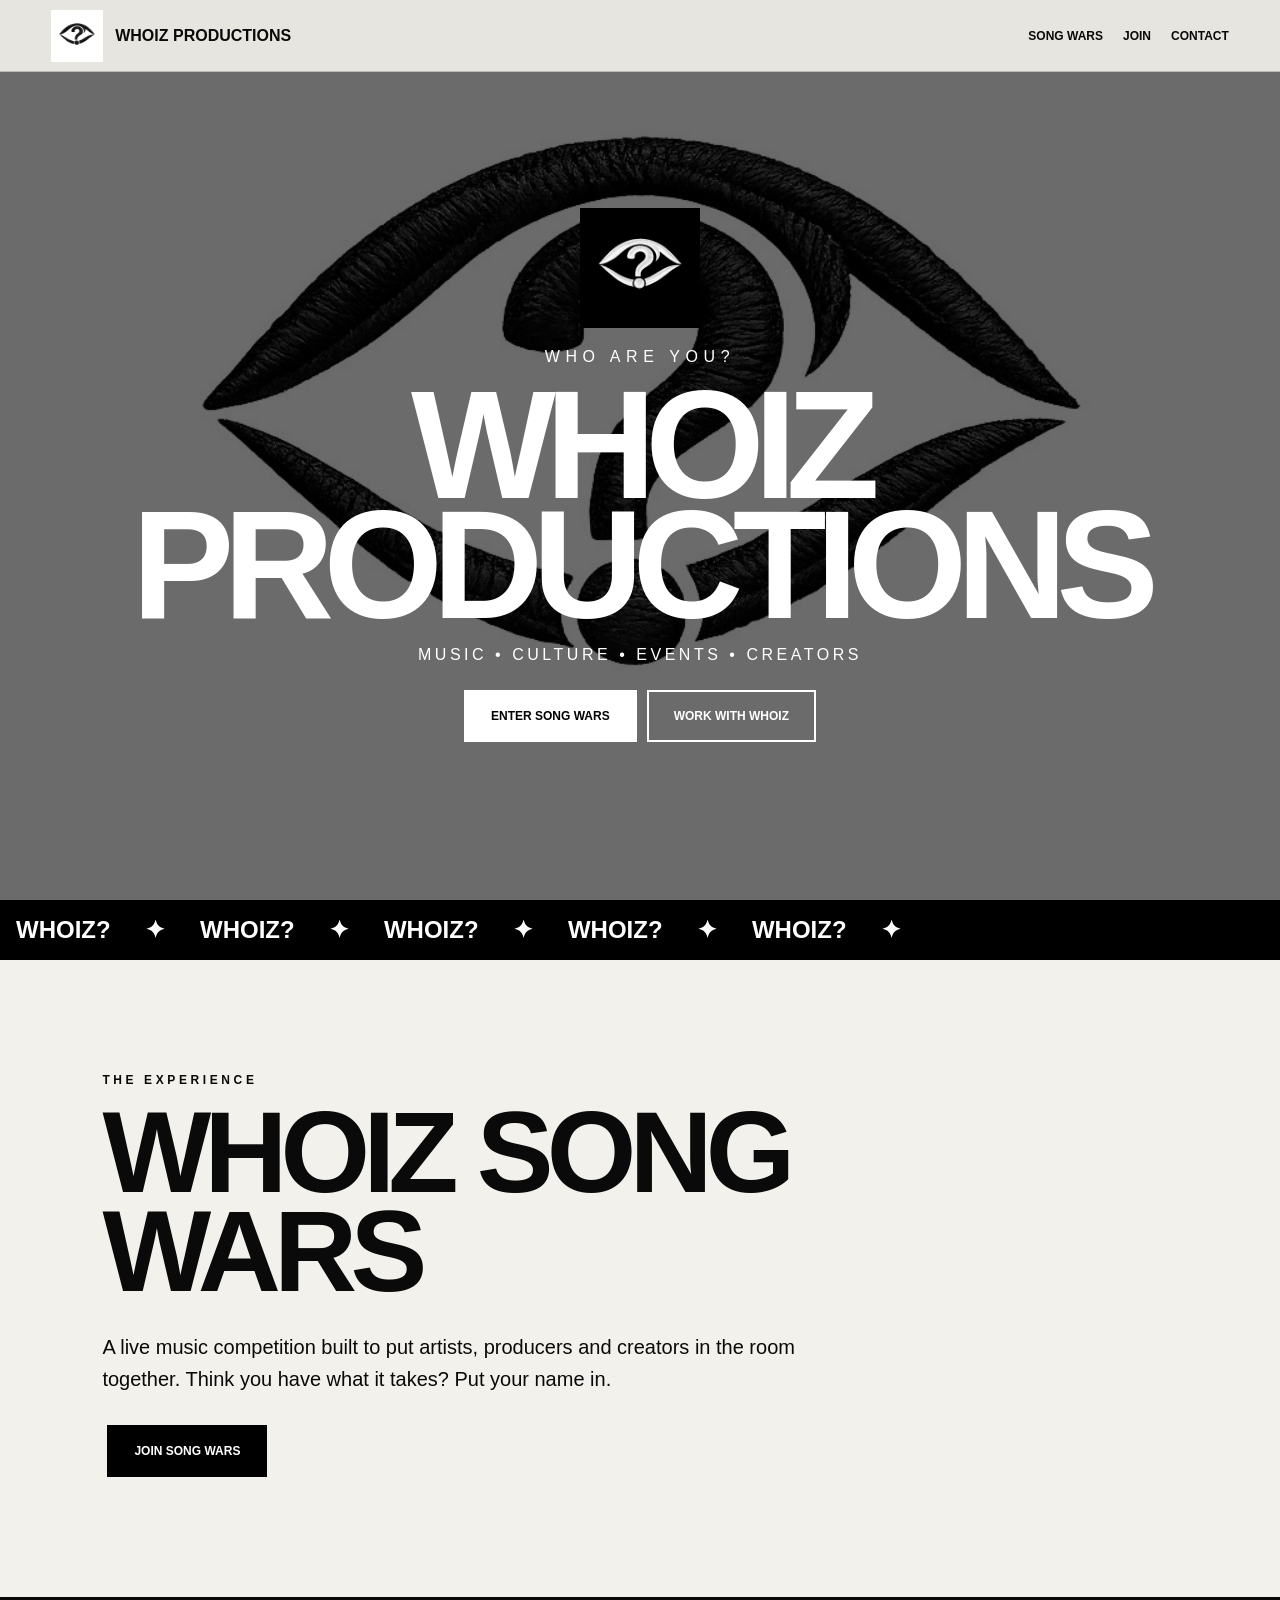
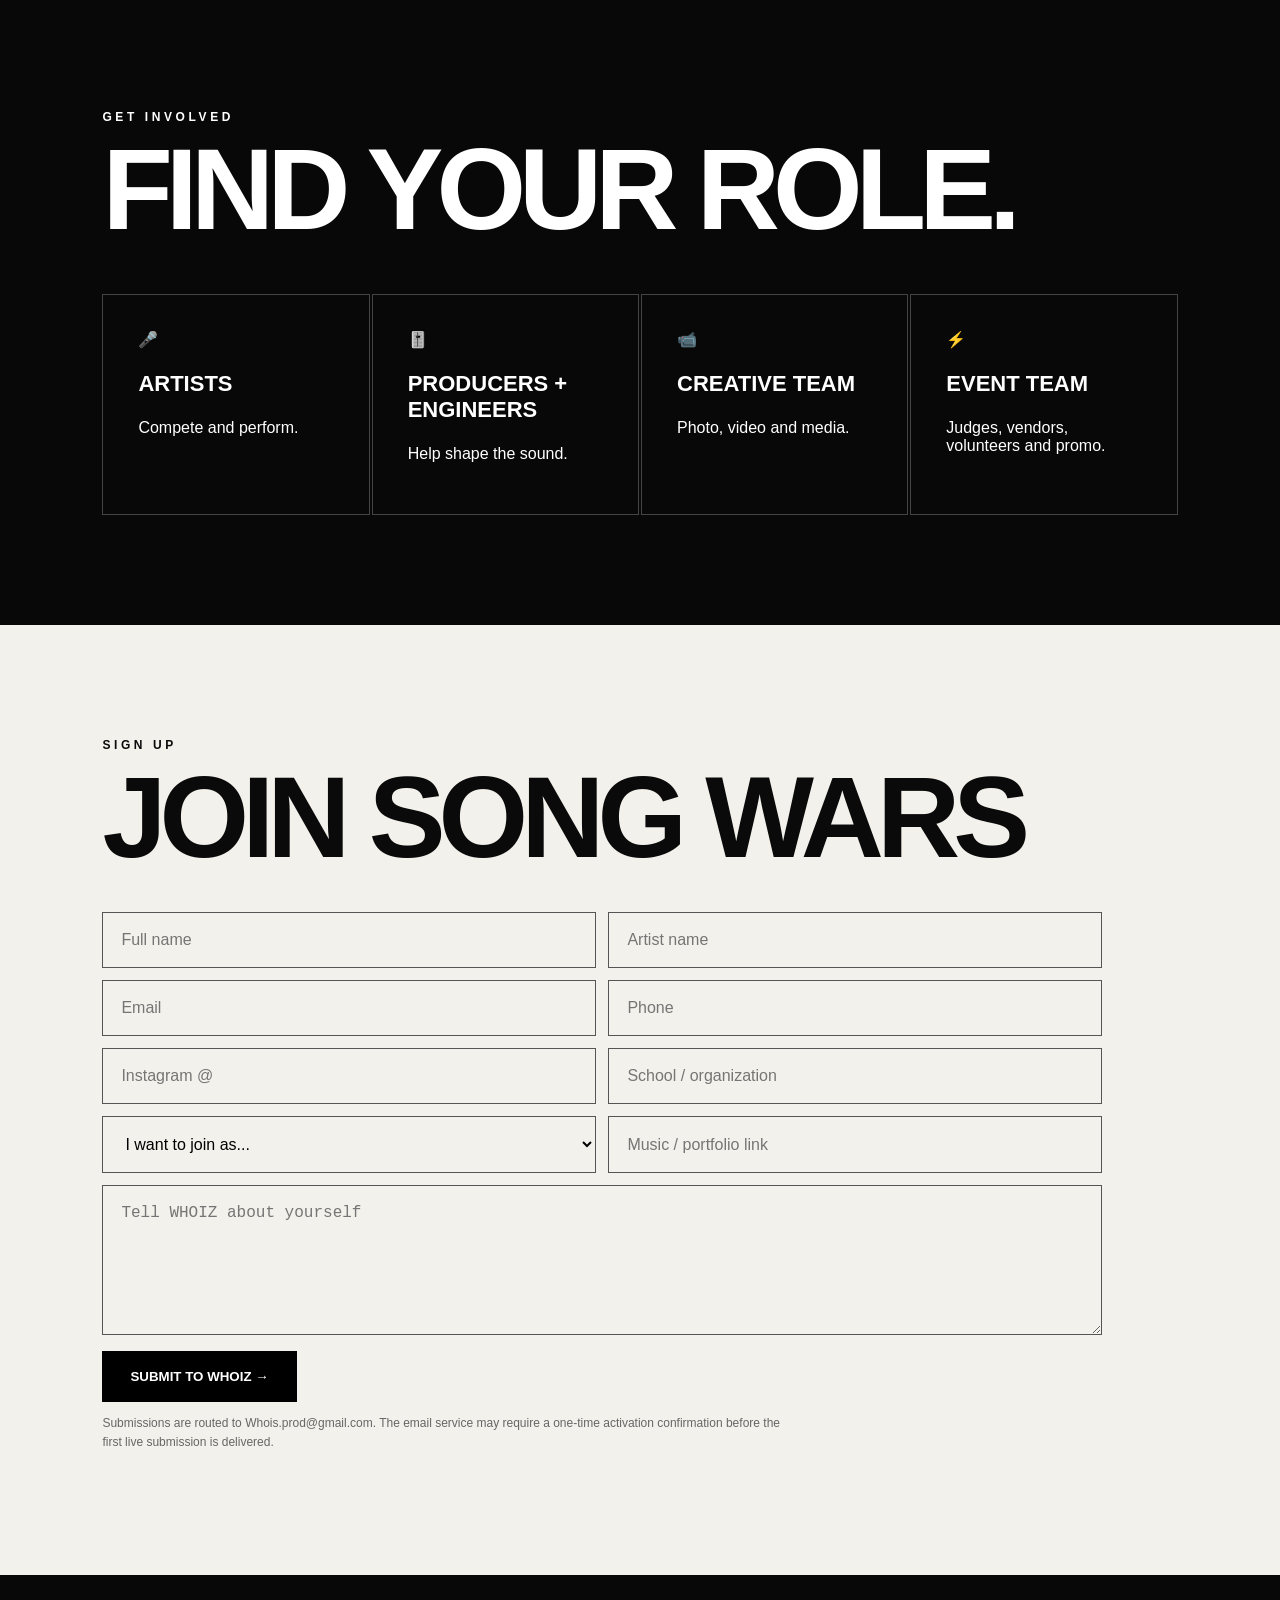
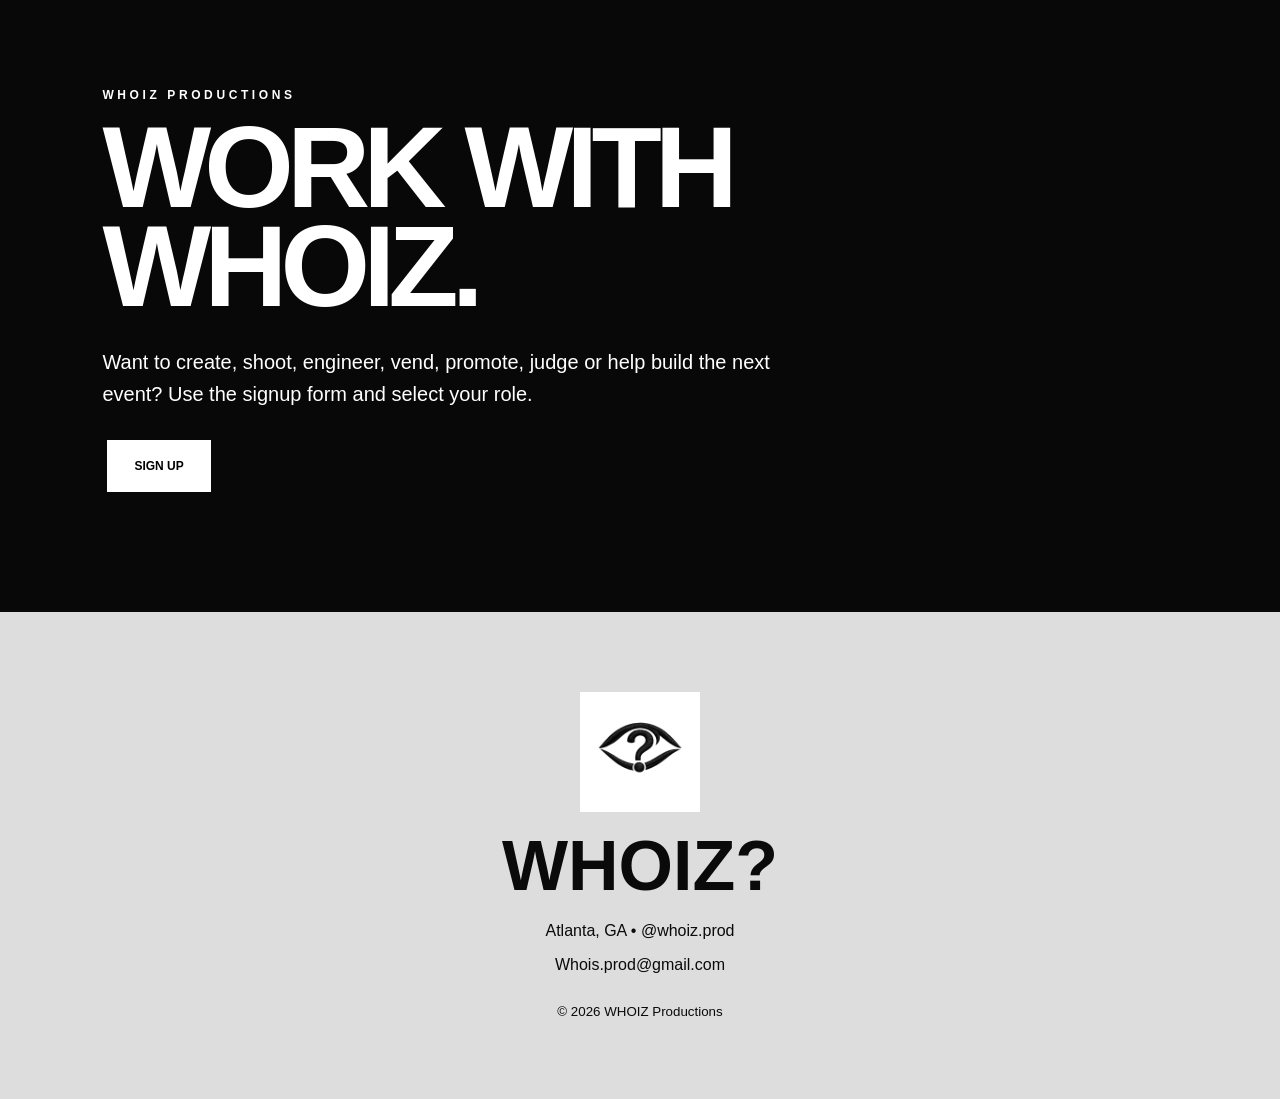
==== index.html @ 508ecdf6 "Add files via upload" ====
<!doctype html><html><head><meta charset='utf-8'><meta name='viewport' content='width=device-width,initial-scale=1'><title>WHOIZ Productions</title><link rel='stylesheet' href='style.css'></head><body>
<nav><img src='whoiz-logo.jpg' alt='WHOIZ'><b>WHOIZ PRODUCTIONS</b><div><a href='#songwars'>SONG WARS</a><a href='#join'>JOIN</a><a href='#contact'>CONTACT</a></div></nav>
<header class='hero'><video autoplay muted loop playsinline poster='whoiz-logo.jpg'><source src='hero.mp4' type='video/mp4'></video><div class='shade'></div><div class='heroText'><img src='whoiz-logo.jpg' alt='WHOIZ logo'><p>WHO ARE YOU?</p><h1>WHOIZ<br>PRODUCTIONS</h1><p class='sub'>MUSIC • CULTURE • EVENTS • CREATORS</p><a class='btn' href='#songwars'>ENTER SONG WARS</a><a class='btn ghost' href='#join'>WORK WITH WHOIZ</a></div></header>
<section class='marquee'>WHOIZ? ✦ WHOIZ? ✦ WHOIZ? ✦ WHOIZ? ✦ WHOIZ? ✦</section>
<section id='songwars'><span class='eyebrow'>THE EXPERIENCE</span><h2>WHOIZ SONG WARS</h2><p>A live music competition built to put artists, producers and creators in the room together. Think you have what it takes? Put your name in.</p><a class='btn dark' href='#contestant'>JOIN SONG WARS</a></section>
<section class='black'><span class='eyebrow'>GET INVOLVED</span><h2>FIND YOUR ROLE.</h2><div class='cards'><div>🎤<h3>ARTISTS</h3><p>Compete and perform.</p></div><div>🎚️<h3>PRODUCERS + ENGINEERS</h3><p>Help shape the sound.</p></div><div>📹<h3>CREATIVE TEAM</h3><p>Photo, video and media.</p></div><div>⚡<h3>EVENT TEAM</h3><p>Judges, vendors, volunteers and promo.</p></div></div></section>
<section id='contestant'><span class='eyebrow'>SIGN UP</span><h2>JOIN SONG WARS</h2><form action='https://formsubmit.co/Whois.prod@gmail.com' method='POST'><input type='hidden' name='_subject' value='NEW WHOIZ SONG WARS SIGNUP'><input type='hidden' name='_captcha' value='false'><div class='grid'><input name='Name' required placeholder='Full name'><input name='Artist Name' placeholder='Artist name'><input type='email' name='Email' required placeholder='Email'><input name='Phone' placeholder='Phone'><input name='Instagram' placeholder='Instagram @'><input name='School' placeholder='School / organization'><select name='Role' required><option value=''>I want to join as...</option><option>Artist / Contestant</option><option>Producer</option><option>Engineer</option><option>Videographer</option><option>Photographer</option><option>Judge</option><option>Vendor</option><option>Volunteer / Staff</option><option>Street Team / Promo</option><option>Other</option></select><input name='Music Link' placeholder='Music / portfolio link'></div><textarea name='Message' placeholder='Tell WHOIZ about yourself'></textarea><button>SUBMIT TO WHOIZ →</button></form><p class='note'>Submissions are routed to Whois.prod@gmail.com. The email service may require a one-time activation confirmation before the first live submission is delivered.</p></section>
<section id='join' class='black'><span class='eyebrow'>WHOIZ PRODUCTIONS</span><h2>WORK WITH WHOIZ.</h2><p>Want to create, shoot, engineer, vend, promote, judge or help build the next event? Use the signup form and select your role.</p><a class='btn' href='#contestant'>SIGN UP</a></section>
<footer id='contact'><img src='whoiz-logo.jpg'><h2>WHOIZ?</h2><p>Atlanta, GA • @whoiz.prod</p><p>Whois.prod@gmail.com</p><small>© 2026 WHOIZ Productions</small></footer></body></html>
---- style.css ----
*{box-sizing:border-box}html{scroll-behavior:smooth}body{margin:0;font-family:Arial,Helvetica,sans-serif;background:#f3f1eb;color:#0a0a0a}nav{height:72px;position:fixed;z-index:20;top:0;width:100%;display:flex;align-items:center;gap:12px;padding:10px 4%;background:rgba(245,243,238,.9);backdrop-filter:blur(8px);border-bottom:1px solid #bbb}nav img{width:52px;height:52px;object-fit:cover}nav div{margin-left:auto;display:flex;gap:20px}a{color:inherit;text-decoration:none;font-weight:800;font-size:12px}.hero{height:100vh;min-height:700px;position:relative;display:grid;place-items:center;overflow:hidden;background:#111}.hero video{position:absolute;width:100%;height:100%;object-fit:cover}.shade{position:absolute;inset:0;background:rgba(0,0,0,.58)}.heroText{z-index:2;text-align:center;color:white;padding:90px 20px 30px}.heroText img{width:120px;filter:invert(1);mix-blend-mode:screen}.hero h1{font-size:clamp(64px,12vw,170px);line-height:.78;letter-spacing:-.07em;margin:20px 0}.heroText>p:first-of-type{letter-spacing:.35em}.sub{letter-spacing:.22em}.btn{display:inline-block;background:#fff;color:#000;padding:17px 25px;margin:10px 5px;border:2px solid #fff}.ghost{background:transparent;color:#fff}.marquee{padding:16px;background:#000;color:#fff;font-size:24px;font-weight:900;word-spacing:28px;overflow:hidden;white-space:nowrap}section:not(.marquee){padding:110px 8%}section h2{font-size:clamp(50px,9vw,120px);letter-spacing:-.06em;line-height:.86;margin:15px 0 30px;max-width:1000px}section>p{font-size:20px;line-height:1.6;max-width:700px}.eyebrow{font-size:12px;letter-spacing:.3em;font-weight:900}.dark{background:#000;color:#fff;border-color:#000}.black{background:#080808;color:#fff}.cards{display:grid;grid-template-columns:repeat(4,1fr);gap:2px;margin-top:55px}.cards div{border:1px solid #444;padding:35px;min-height:210px}.cards h3{font-size:22px}form{max-width:1000px;margin-top:45px}.grid{display:grid;grid-template-columns:1fr 1fr;gap:12px}input,select,textarea{width:100%;padding:18px;background:transparent;border:1px solid #555;font-size:16px;border-radius:0}textarea{height:150px;margin-top:12px}button{padding:18px 28px;margin-top:12px;background:#000;color:#fff;border:0;font-weight:900;cursor:pointer}.note{font-size:12px!important;color:#666}footer{text-align:center;padding:80px 20px;background:#ddd}footer img{width:120px}footer h2{font-size:70px;margin:10px}footer small{display:block;margin-top:30px}@media(max-width:700px){nav b{font-size:12px}nav div a:first-child{display:none}.cards,.grid{grid-template-columns:1fr}.hero h1{font-size:70px}section:not(.marquee){padding:80px 7%}section h2{font-size:55px}}
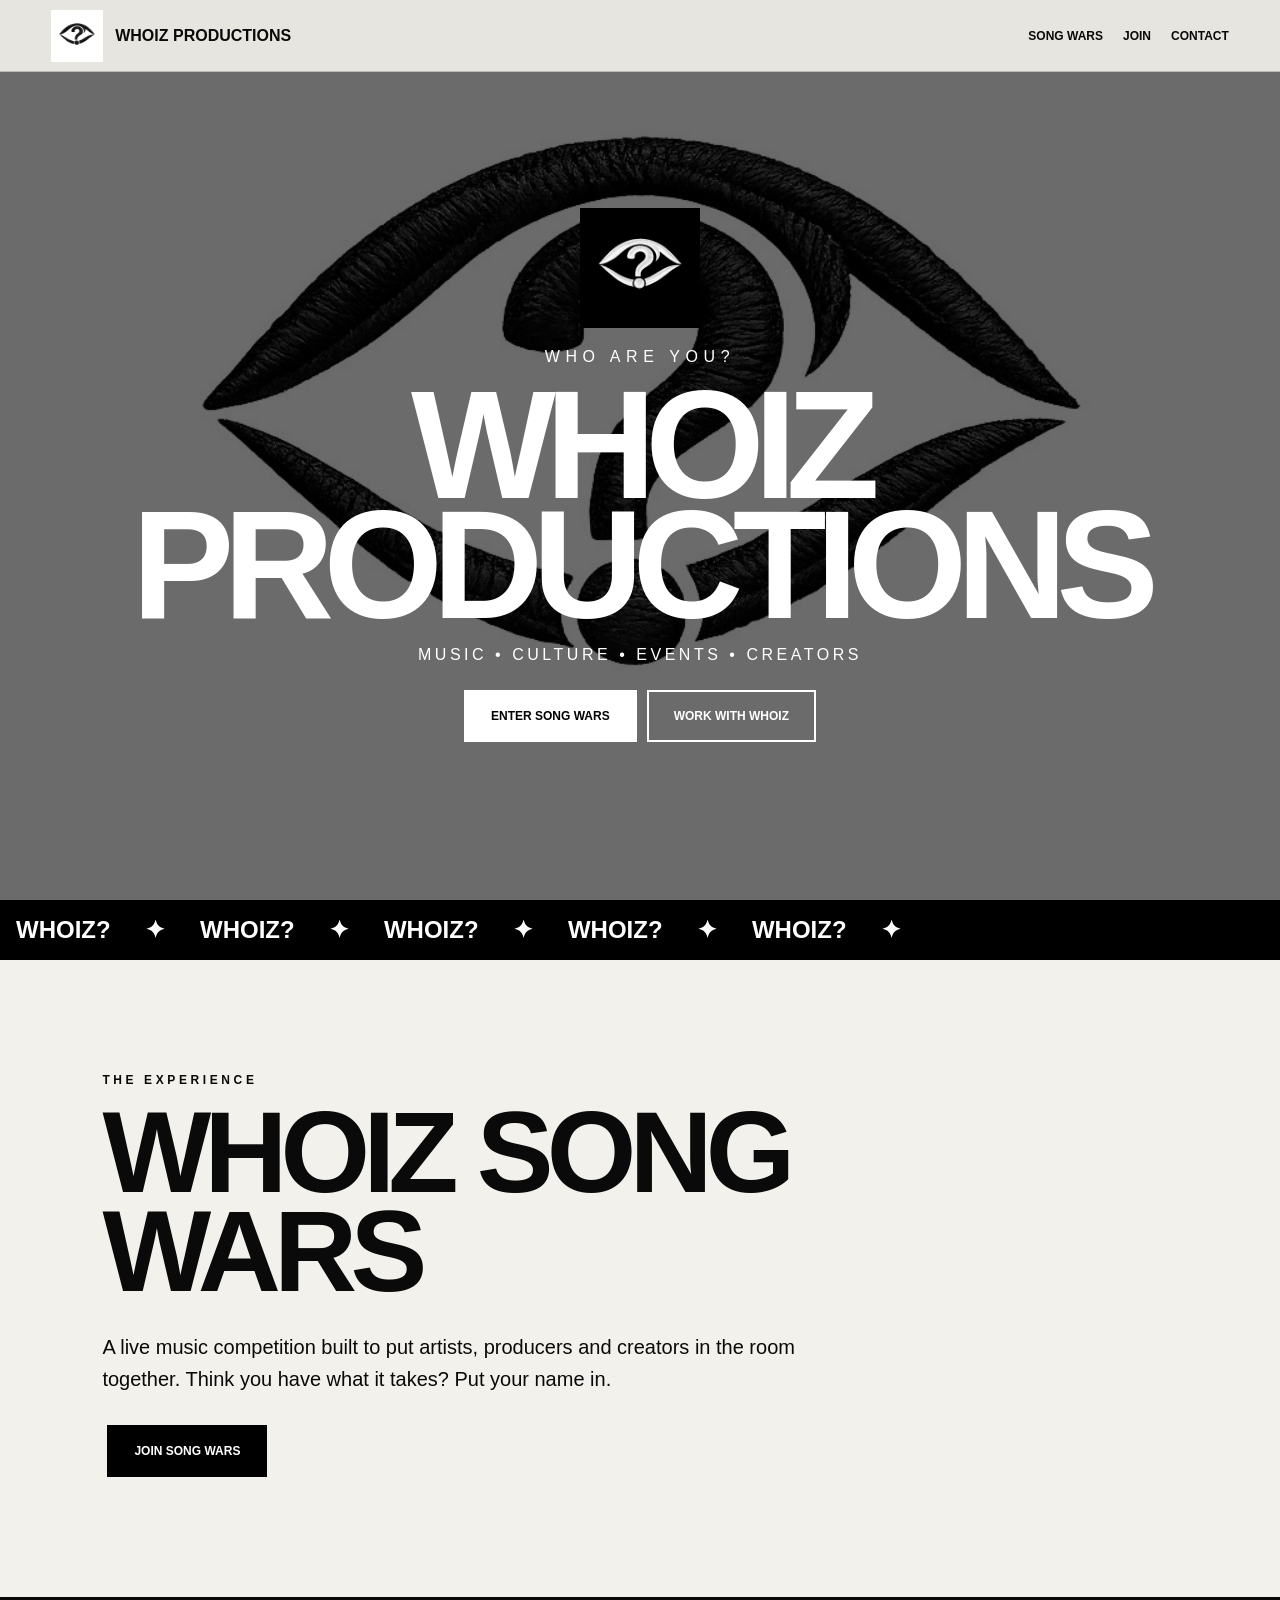
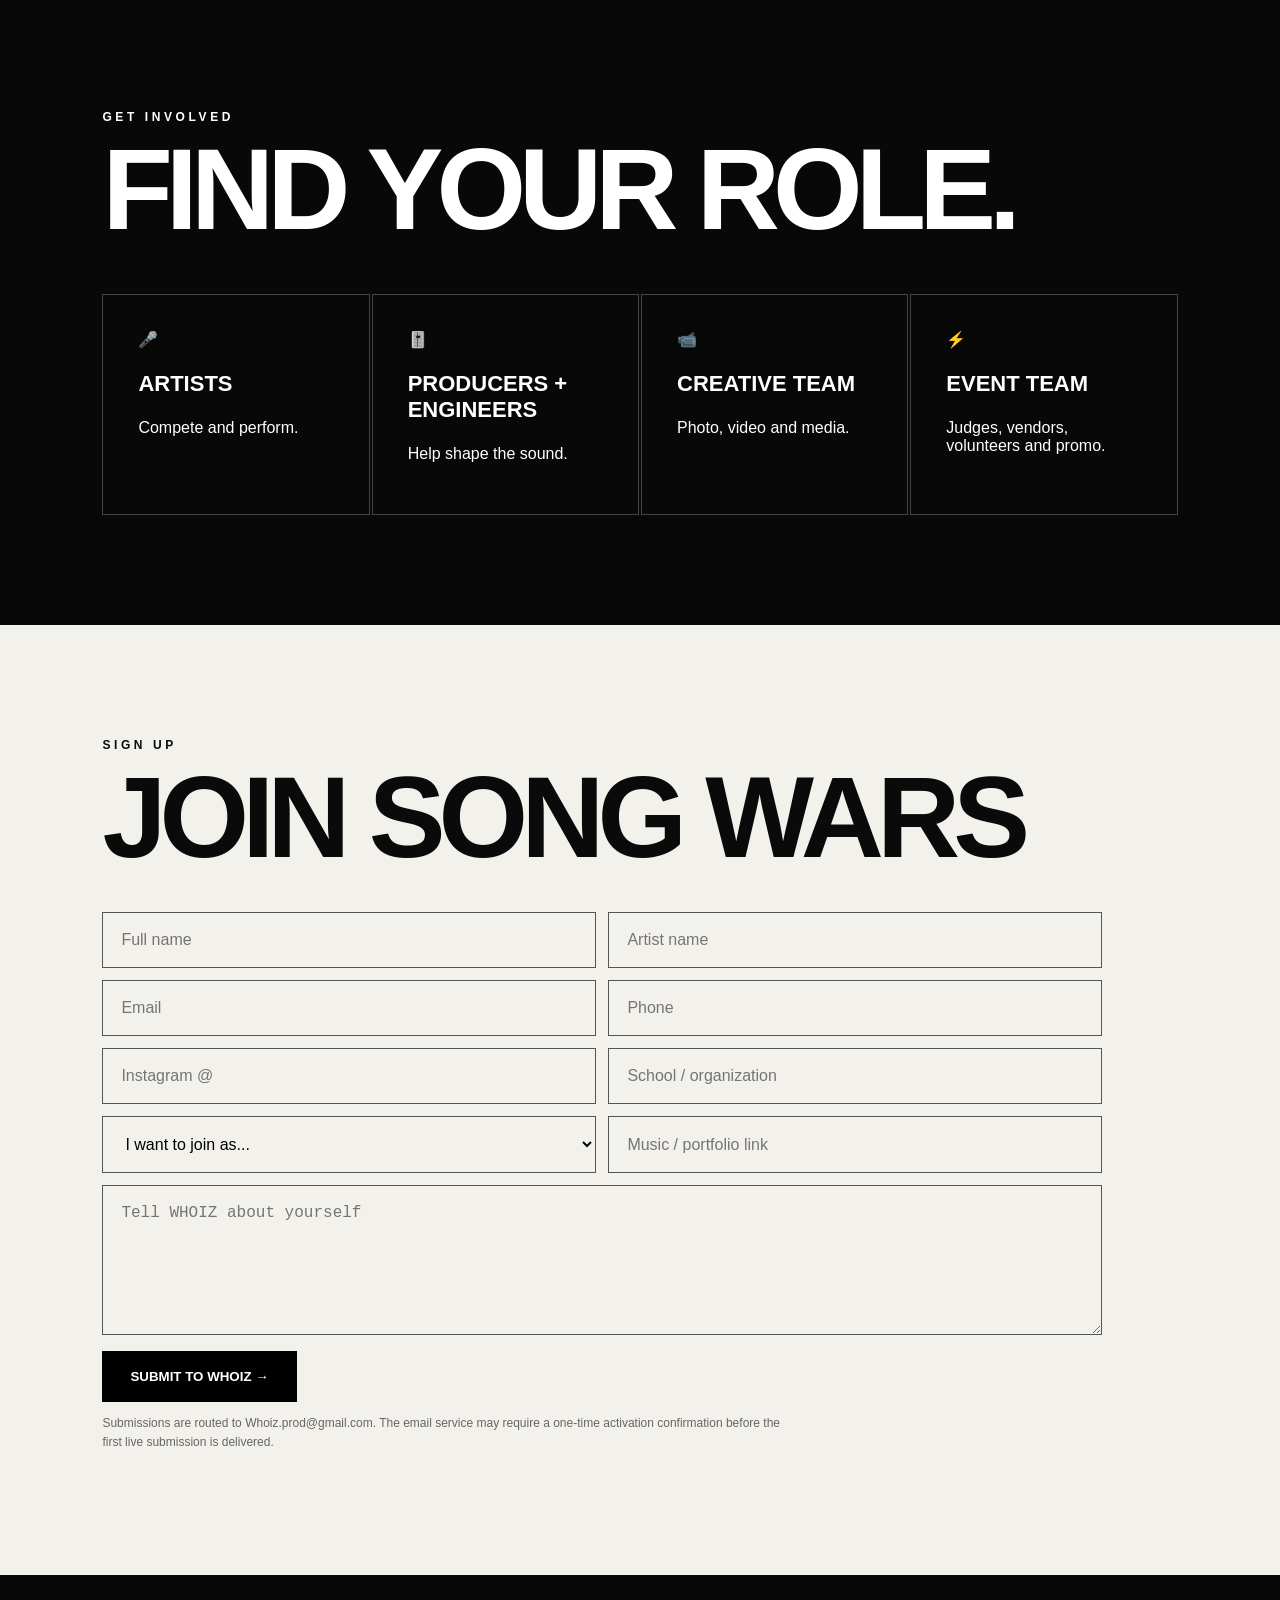
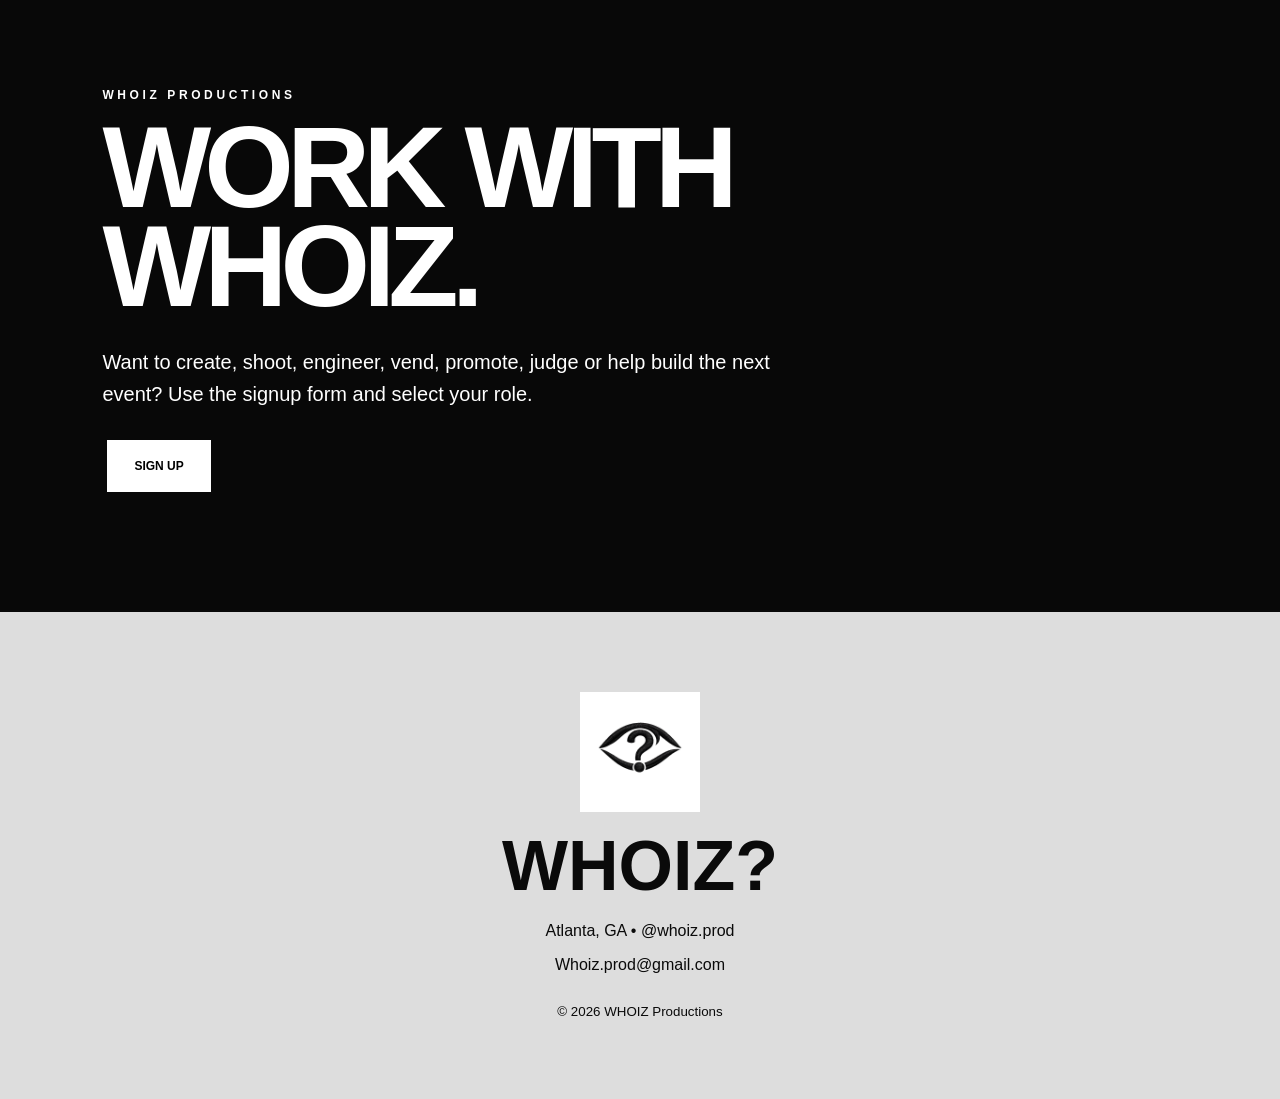
==== commit 5ae0204e: "Add files via upload" ====
--- a/index.html
+++ b/index.html
@@ -4,6 +4,6 @@
 <section class='marquee'>WHOIZ? ✦ WHOIZ? ✦ WHOIZ? ✦ WHOIZ? ✦ WHOIZ? ✦</section>
 <section id='songwars'><span class='eyebrow'>THE EXPERIENCE</span><h2>WHOIZ SONG WARS</h2><p>A live music competition built to put artists, producers and creators in the room together. Think you have what it takes? Put your name in.</p><a class='btn dark' href='#contestant'>JOIN SONG WARS</a></section>
 <section class='black'><span class='eyebrow'>GET INVOLVED</span><h2>FIND YOUR ROLE.</h2><div class='cards'><div>🎤<h3>ARTISTS</h3><p>Compete and perform.</p></div><div>🎚️<h3>PRODUCERS + ENGINEERS</h3><p>Help shape the sound.</p></div><div>📹<h3>CREATIVE TEAM</h3><p>Photo, video and media.</p></div><div>⚡<h3>EVENT TEAM</h3><p>Judges, vendors, volunteers and promo.</p></div></div></section>
-<section id='contestant'><span class='eyebrow'>SIGN UP</span><h2>JOIN SONG WARS</h2><form action='https://formsubmit.co/Whois.prod@gmail.com' method='POST'><input type='hidden' name='_subject' value='NEW WHOIZ SONG WARS SIGNUP'><input type='hidden' name='_captcha' value='false'><div class='grid'><input name='Name' required placeholder='Full name'><input name='Artist Name' placeholder='Artist name'><input type='email' name='Email' required placeholder='Email'><input name='Phone' placeholder='Phone'><input name='Instagram' placeholder='Instagram @'><input name='School' placeholder='School / organization'><select name='Role' required><option value=''>I want to join as...</option><option>Artist / Contestant</option><option>Producer</option><option>Engineer</option><option>Videographer</option><option>Photographer</option><option>Judge</option><option>Vendor</option><option>Volunteer / Staff</option><option>Street Team / Promo</option><option>Other</option></select><input name='Music Link' placeholder='Music / portfolio link'></div><textarea name='Message' placeholder='Tell WHOIZ about yourself'></textarea><button>SUBMIT TO WHOIZ →</button></form><p class='note'>Submissions are routed to Whois.prod@gmail.com. The email service may require a one-time activation confirmation before the first live submission is delivered.</p></section>
+<section id='contestant'><span class='eyebrow'>SIGN UP</span><h2>JOIN SONG WARS</h2><form action='https://formsubmit.co/Whoiz.prod@gmail.com' method='POST'><input type='hidden' name='_subject' value='NEW WHOIZ SONG WARS SIGNUP'><input type='hidden' name='_captcha' value='false'><div class='grid'><input name='Name' required placeholder='Full name'><input name='Artist Name' placeholder='Artist name'><input type='email' name='Email' required placeholder='Email'><input name='Phone' placeholder='Phone'><input name='Instagram' placeholder='Instagram @'><input name='School' placeholder='School / organization'><select name='Role' required><option value=''>I want to join as...</option><option>Artist / Contestant</option><option>Producer</option><option>Engineer</option><option>Videographer</option><option>Photographer</option><option>Judge</option><option>Vendor</option><option>Volunteer / Staff</option><option>Street Team / Promo</option><option>Other</option></select><input name='Music Link' placeholder='Music / portfolio link'></div><textarea name='Message' placeholder='Tell WHOIZ about yourself'></textarea><button>SUBMIT TO WHOIZ →</button></form><p class='note'>Submissions are routed to Whoiz.prod@gmail.com. The email service may require a one-time activation confirmation before the first live submission is delivered.</p></section>
 <section id='join' class='black'><span class='eyebrow'>WHOIZ PRODUCTIONS</span><h2>WORK WITH WHOIZ.</h2><p>Want to create, shoot, engineer, vend, promote, judge or help build the next event? Use the signup form and select your role.</p><a class='btn' href='#contestant'>SIGN UP</a></section>
-<footer id='contact'><img src='whoiz-logo.jpg'><h2>WHOIZ?</h2><p>Atlanta, GA • @whoiz.prod</p><p>Whois.prod@gmail.com</p><small>© 2026 WHOIZ Productions</small></footer></body></html>
+<footer id='contact'><img src='whoiz-logo.jpg'><h2>WHOIZ?</h2><p>Atlanta, GA • @whoiz.prod</p><p>Whoiz.prod@gmail.com</p><small>© 2026 WHOIZ Productions</small></footer></body></html>
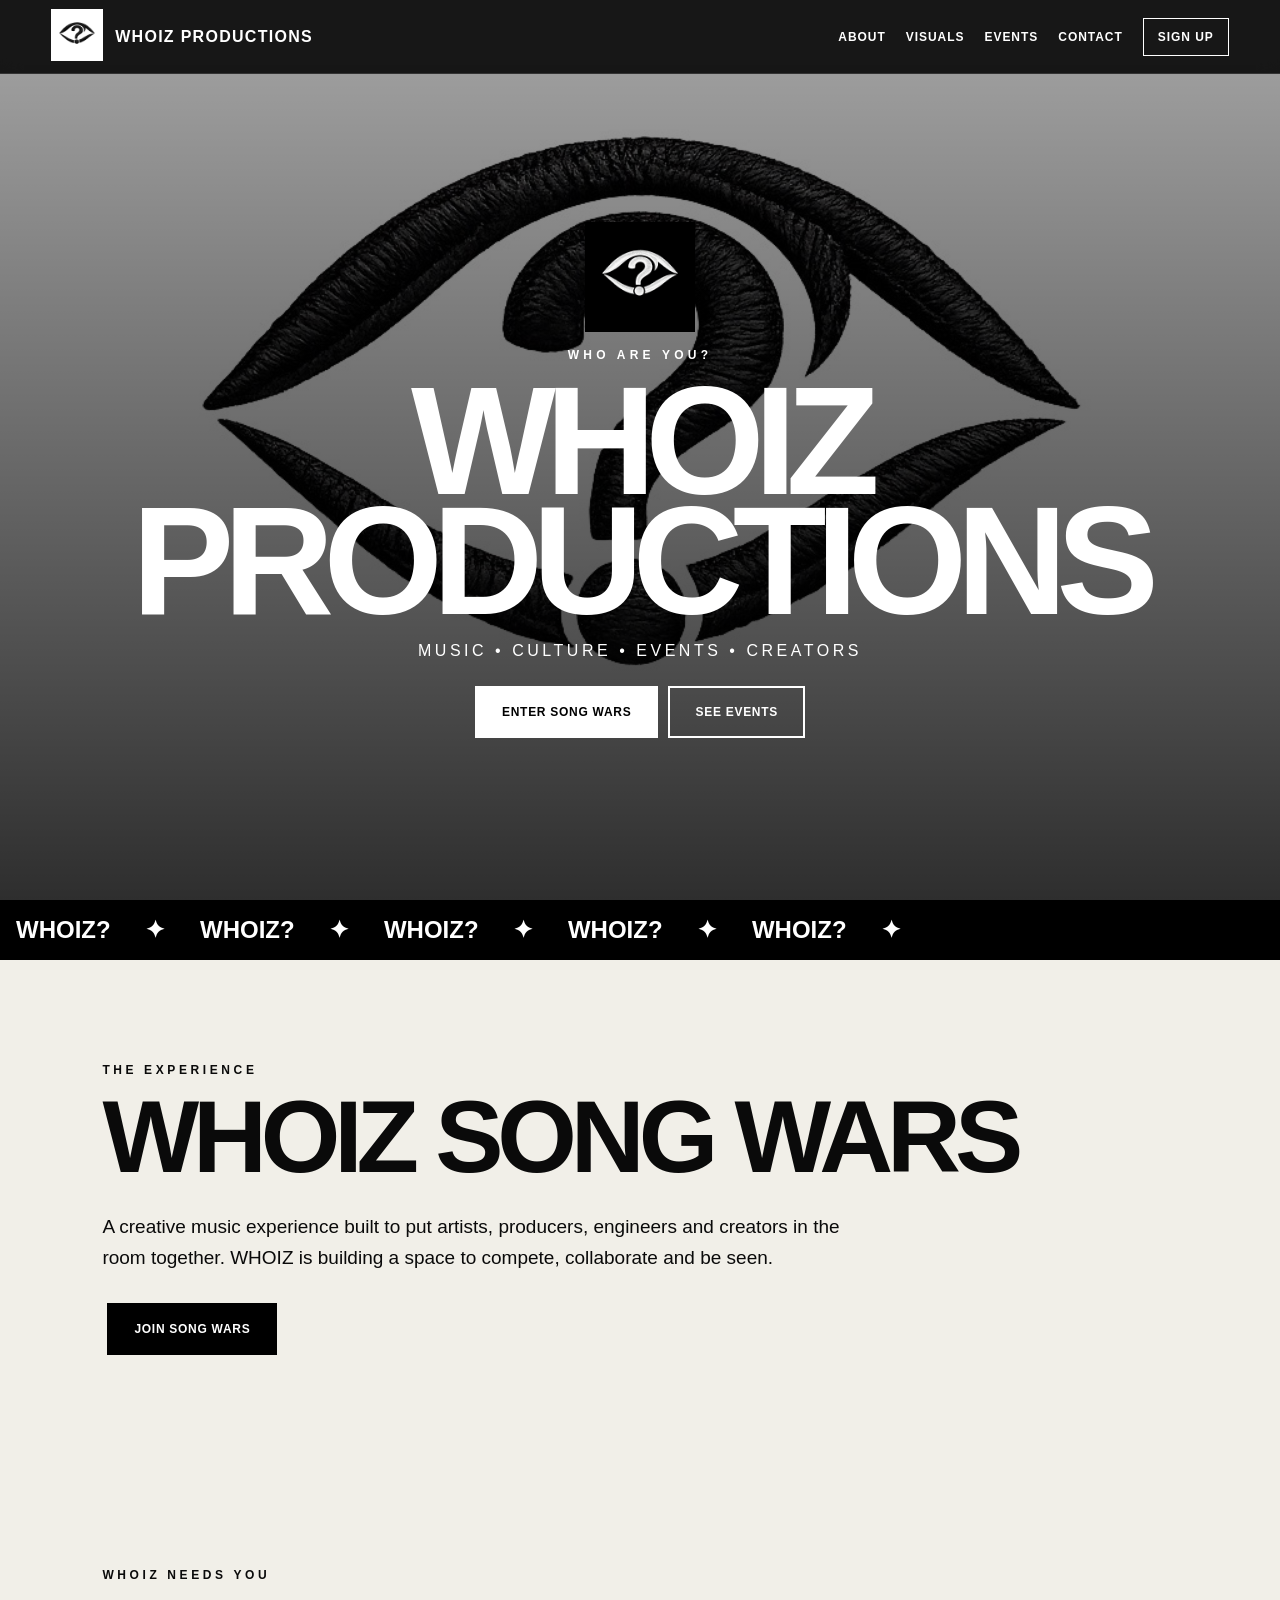
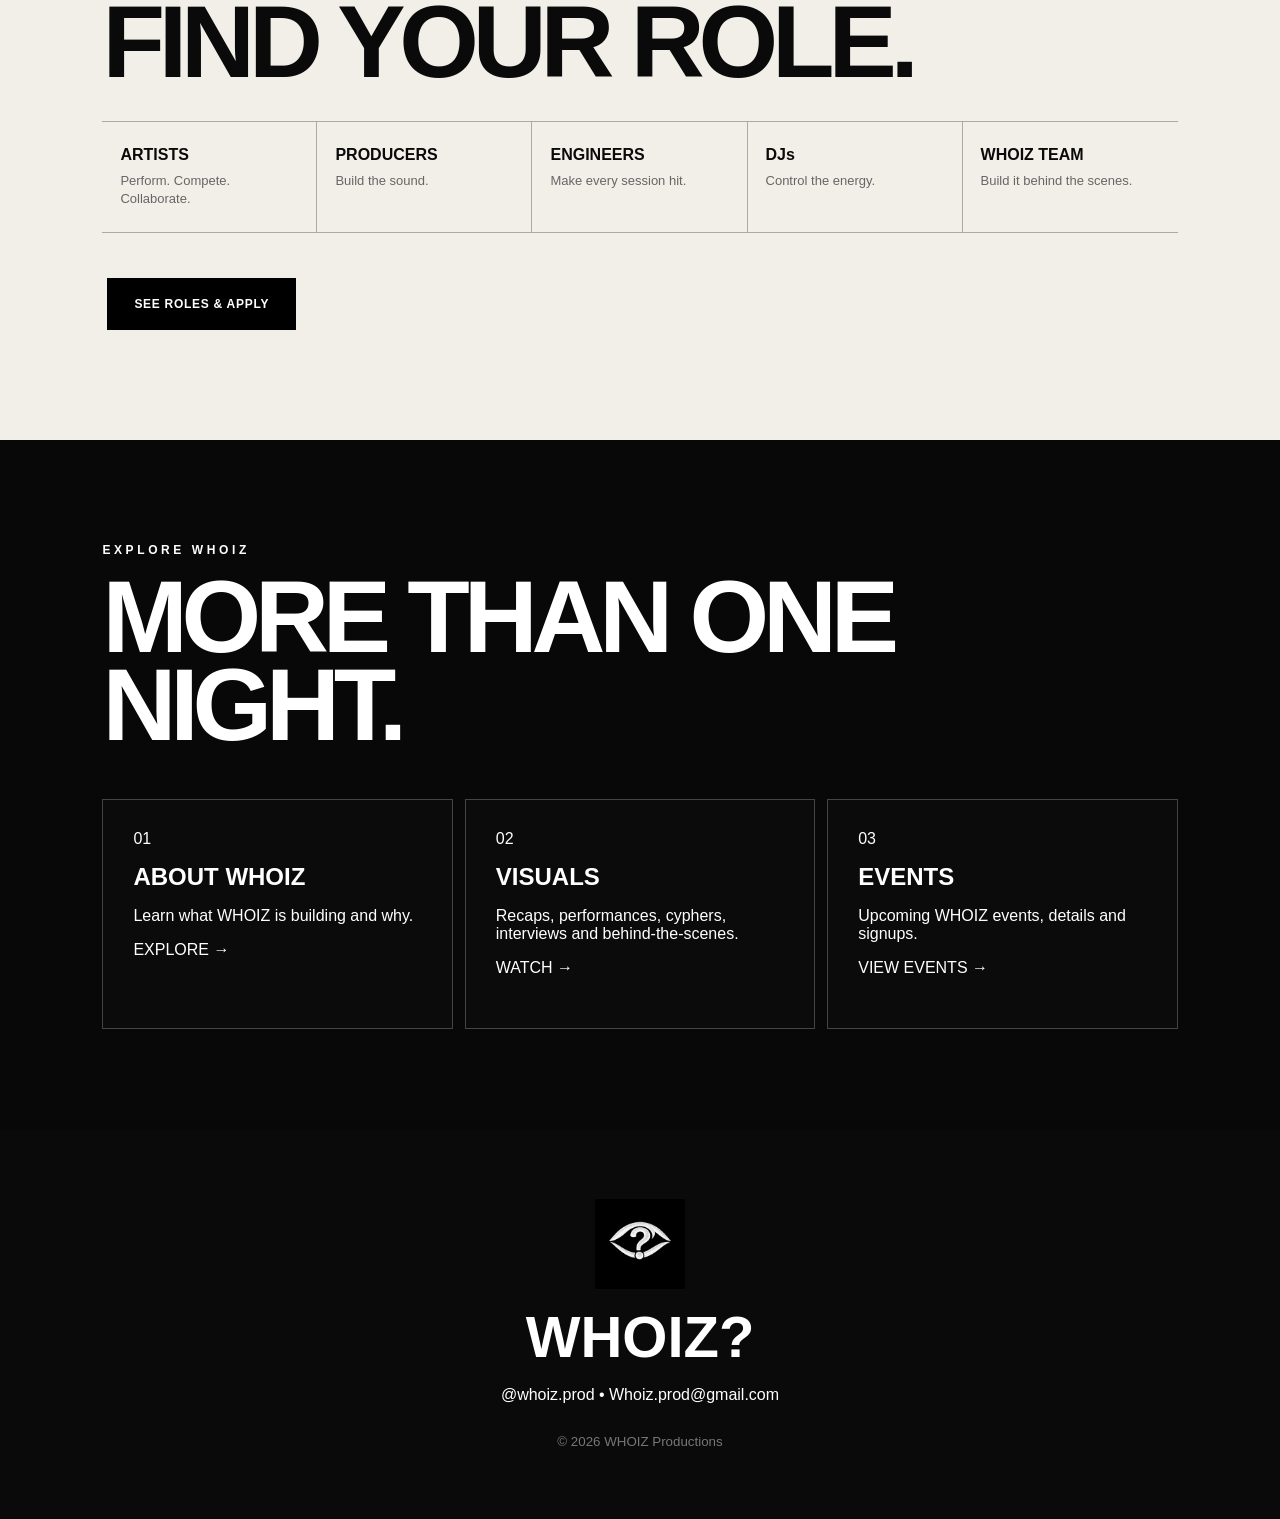
==== commit b87c1952: "Add files via upload" ====
--- a/index.html
+++ b/index.html
@@ -1,9 +1,8 @@
-<!doctype html><html><head><meta charset='utf-8'><meta name='viewport' content='width=device-width,initial-scale=1'><title>WHOIZ Productions</title><link rel='stylesheet' href='style.css'></head><body>
-<nav><img src='whoiz-logo.jpg' alt='WHOIZ'><b>WHOIZ PRODUCTIONS</b><div><a href='#songwars'>SONG WARS</a><a href='#join'>JOIN</a><a href='#contact'>CONTACT</a></div></nav>
-<header class='hero'><video autoplay muted loop playsinline poster='whoiz-logo.jpg'><source src='hero.mp4' type='video/mp4'></video><div class='shade'></div><div class='heroText'><img src='whoiz-logo.jpg' alt='WHOIZ logo'><p>WHO ARE YOU?</p><h1>WHOIZ<br>PRODUCTIONS</h1><p class='sub'>MUSIC • CULTURE • EVENTS • CREATORS</p><a class='btn' href='#songwars'>ENTER SONG WARS</a><a class='btn ghost' href='#join'>WORK WITH WHOIZ</a></div></header>
-<section class='marquee'>WHOIZ? ✦ WHOIZ? ✦ WHOIZ? ✦ WHOIZ? ✦ WHOIZ? ✦</section>
-<section id='songwars'><span class='eyebrow'>THE EXPERIENCE</span><h2>WHOIZ SONG WARS</h2><p>A live music competition built to put artists, producers and creators in the room together. Think you have what it takes? Put your name in.</p><a class='btn dark' href='#contestant'>JOIN SONG WARS</a></section>
-<section class='black'><span class='eyebrow'>GET INVOLVED</span><h2>FIND YOUR ROLE.</h2><div class='cards'><div>🎤<h3>ARTISTS</h3><p>Compete and perform.</p></div><div>🎚️<h3>PRODUCERS + ENGINEERS</h3><p>Help shape the sound.</p></div><div>📹<h3>CREATIVE TEAM</h3><p>Photo, video and media.</p></div><div>⚡<h3>EVENT TEAM</h3><p>Judges, vendors, volunteers and promo.</p></div></div></section>
-<section id='contestant'><span class='eyebrow'>SIGN UP</span><h2>JOIN SONG WARS</h2><form action='https://formsubmit.co/Whoiz.prod@gmail.com' method='POST'><input type='hidden' name='_subject' value='NEW WHOIZ SONG WARS SIGNUP'><input type='hidden' name='_captcha' value='false'><div class='grid'><input name='Name' required placeholder='Full name'><input name='Artist Name' placeholder='Artist name'><input type='email' name='Email' required placeholder='Email'><input name='Phone' placeholder='Phone'><input name='Instagram' placeholder='Instagram @'><input name='School' placeholder='School / organization'><select name='Role' required><option value=''>I want to join as...</option><option>Artist / Contestant</option><option>Producer</option><option>Engineer</option><option>Videographer</option><option>Photographer</option><option>Judge</option><option>Vendor</option><option>Volunteer / Staff</option><option>Street Team / Promo</option><option>Other</option></select><input name='Music Link' placeholder='Music / portfolio link'></div><textarea name='Message' placeholder='Tell WHOIZ about yourself'></textarea><button>SUBMIT TO WHOIZ →</button></form><p class='note'>Submissions are routed to Whoiz.prod@gmail.com. The email service may require a one-time activation confirmation before the first live submission is delivered.</p></section>
-<section id='join' class='black'><span class='eyebrow'>WHOIZ PRODUCTIONS</span><h2>WORK WITH WHOIZ.</h2><p>Want to create, shoot, engineer, vend, promote, judge or help build the next event? Use the signup form and select your role.</p><a class='btn' href='#contestant'>SIGN UP</a></section>
-<footer id='contact'><img src='whoiz-logo.jpg'><h2>WHOIZ?</h2><p>Atlanta, GA • @whoiz.prod</p><p>Whoiz.prod@gmail.com</p><small>© 2026 WHOIZ Productions</small></footer></body></html>
+<!doctype html><html><head><meta charset="utf-8"><meta name="viewport" content="width=device-width,initial-scale=1"><title>WHOIZ Productions</title><link rel="stylesheet" href="style.css"></head><body>
+<nav><a href="index.html"><img src="whoiz-logo.jpg" alt="WHOIZ"></a><b>WHOIZ PRODUCTIONS</b><div class="links"><a href="about.html">ABOUT</a><a href="visuals.html">VISUALS</a><a href="events.html">EVENTS</a><a href="contact.html" class="hideMobile">CONTACT</a><a class="signup" href="signup.html">SIGN UP</a></div></nav>
+<header class="hero"><video autoplay muted loop playsinline poster="whoiz-logo.jpg"><source src="hero.mp4" type="video/mp4"></video><div class="shade"></div><div class="heroText"><img src="whoiz-logo.jpg" alt="WHOIZ logo"><p>WHO ARE YOU?</p><h1>WHOIZ<br>PRODUCTIONS</h1><p class="sub">MUSIC • CULTURE • EVENTS • CREATORS</p><a class="btn" href="signup.html">ENTER SONG WARS</a><a class="btn ghost" href="events.html">SEE EVENTS</a></div></header>
+<div class="marquee">WHOIZ? ✦ WHOIZ? ✦ WHOIZ? ✦ WHOIZ? ✦ WHOIZ? ✦</div>
+<main><section><span class="eyebrow">THE EXPERIENCE</span><h2>WHOIZ SONG WARS</h2><p>A creative music experience built to put artists, producers, engineers and creators in the room together. WHOIZ is building a space to compete, collaborate and be seen.</p><a class="btn dark" href="signup.html">JOIN SONG WARS</a></section>
+<section class="rolesHome"><span class="eyebrow">WHOIZ NEEDS YOU</span><h2>FIND YOUR ROLE.</h2><div class="roleStrip"><div><b>ARTISTS</b><span>Perform. Compete. Collaborate.</span></div><div><b>PRODUCERS</b><span>Build the sound.</span></div><div><b>ENGINEERS</b><span>Make every session hit.</span></div><div><b>DJs</b><span>Control the energy.</span></div><div><b>WHOIZ TEAM</b><span>Build it behind the scenes.</span></div></div><a class="btn dark" href="signup.html">SEE ROLES & APPLY</a></section>
+<section class="black"><span class="eyebrow">EXPLORE WHOIZ</span><h2>MORE THAN ONE NIGHT.</h2><div class="cards"><article><span>01</span><h3>ABOUT WHOIZ</h3><p>Learn what WHOIZ is building and why.</p><a href="about.html">EXPLORE →</a></article><article><span>02</span><h3>VISUALS</h3><p>Recaps, performances, cyphers, interviews and behind-the-scenes.</p><a href="visuals.html">WATCH →</a></article><article><span>03</span><h3>EVENTS</h3><p>Upcoming WHOIZ events, details and signups.</p><a href="events.html">VIEW EVENTS →</a></article></div></section></main>
+<footer><img src="whoiz-logo.jpg" alt="WHOIZ"><h2>WHOIZ?</h2><p>@whoiz.prod • Whoiz.prod@gmail.com</p><small>© 2026 WHOIZ Productions</small></footer></body></html>
--- a/style.css
+++ b/style.css
@@ -1 +1,3 @@
-*{box-sizing:border-box}html{scroll-behavior:smooth}body{margin:0;font-family:Arial,Helvetica,sans-serif;background:#f3f1eb;color:#0a0a0a}nav{height:72px;position:fixed;z-index:20;top:0;width:100%;display:flex;align-items:center;gap:12px;padding:10px 4%;background:rgba(245,243,238,.9);backdrop-filter:blur(8px);border-bottom:1px solid #bbb}nav img{width:52px;height:52px;object-fit:cover}nav div{margin-left:auto;display:flex;gap:20px}a{color:inherit;text-decoration:none;font-weight:800;font-size:12px}.hero{height:100vh;min-height:700px;position:relative;display:grid;place-items:center;overflow:hidden;background:#111}.hero video{position:absolute;width:100%;height:100%;object-fit:cover}.shade{position:absolute;inset:0;background:rgba(0,0,0,.58)}.heroText{z-index:2;text-align:center;color:white;padding:90px 20px 30px}.heroText img{width:120px;filter:invert(1);mix-blend-mode:screen}.hero h1{font-size:clamp(64px,12vw,170px);line-height:.78;letter-spacing:-.07em;margin:20px 0}.heroText>p:first-of-type{letter-spacing:.35em}.sub{letter-spacing:.22em}.btn{display:inline-block;background:#fff;color:#000;padding:17px 25px;margin:10px 5px;border:2px solid #fff}.ghost{background:transparent;color:#fff}.marquee{padding:16px;background:#000;color:#fff;font-size:24px;font-weight:900;word-spacing:28px;overflow:hidden;white-space:nowrap}section:not(.marquee){padding:110px 8%}section h2{font-size:clamp(50px,9vw,120px);letter-spacing:-.06em;line-height:.86;margin:15px 0 30px;max-width:1000px}section>p{font-size:20px;line-height:1.6;max-width:700px}.eyebrow{font-size:12px;letter-spacing:.3em;font-weight:900}.dark{background:#000;color:#fff;border-color:#000}.black{background:#080808;color:#fff}.cards{display:grid;grid-template-columns:repeat(4,1fr);gap:2px;margin-top:55px}.cards div{border:1px solid #444;padding:35px;min-height:210px}.cards h3{font-size:22px}form{max-width:1000px;margin-top:45px}.grid{display:grid;grid-template-columns:1fr 1fr;gap:12px}input,select,textarea{width:100%;padding:18px;background:transparent;border:1px solid #555;font-size:16px;border-radius:0}textarea{height:150px;margin-top:12px}button{padding:18px 28px;margin-top:12px;background:#000;color:#fff;border:0;font-weight:900;cursor:pointer}.note{font-size:12px!important;color:#666}footer{text-align:center;padding:80px 20px;background:#ddd}footer img{width:120px}footer h2{font-size:70px;margin:10px}footer small{display:block;margin-top:30px}@media(max-width:700px){nav b{font-size:12px}nav div a:first-child{display:none}.cards,.grid{grid-template-columns:1fr}.hero h1{font-size:70px}section:not(.marquee){padding:80px 7%}section h2{font-size:55px}}
+*{box-sizing:border-box}html{scroll-behavior:smooth}body{margin:0;font-family:Arial,Helvetica,sans-serif;background:#f1efe8;color:#0a0a0a}a{color:inherit;text-decoration:none}nav{height:74px;position:fixed;z-index:50;top:0;width:100%;display:flex;align-items:center;gap:12px;padding:10px 4%;background:rgba(8,8,8,.90);backdrop-filter:blur(10px);border-bottom:1px solid #333;color:#fff}nav img{width:52px;height:52px;object-fit:cover;filter:grayscale(1)}nav b{letter-spacing:.08em}nav .links{margin-left:auto;display:flex;gap:20px;align-items:center}nav a{font-weight:900;font-size:12px;letter-spacing:.08em}.signup{border:1px solid #fff;padding:11px 14px}.hero{height:100vh;min-height:700px;position:relative;display:grid;place-items:center;overflow:hidden;background:#090909}.hero video{position:absolute;width:100%;height:100%;object-fit:cover}.shade{position:absolute;inset:0;background:linear-gradient(0deg,rgba(0,0,0,.82),rgba(0,0,0,.35))}.heroText{z-index:2;text-align:center;color:#fff;padding:100px 20px 30px}.heroText img{width:110px;filter:invert(1);mix-blend-mode:screen}.hero h1,.pageHero h1{font-size:clamp(64px,12vw,170px);line-height:.78;letter-spacing:-.07em;margin:20px 0}.heroText>p:first-of-type,.kicker{letter-spacing:.35em;font-weight:900;font-size:12px}.sub{letter-spacing:.22em}.btn{display:inline-block;background:#fff;color:#000;padding:17px 25px;margin:10px 5px;border:2px solid #fff;font-weight:900;font-size:12px;letter-spacing:.06em}.ghost{background:transparent;color:#fff}.dark{background:#000;color:#fff;border-color:#000}.marquee{padding:16px;background:#000;color:#fff;font-size:24px;font-weight:900;word-spacing:28px;overflow:hidden;white-space:nowrap}.pageHero{min-height:62vh;background:#090909;color:#fff;padding:160px 8% 80px;display:flex;flex-direction:column;justify-content:flex-end;position:relative;overflow:hidden}.pageHero:after{content:'?';position:absolute;right:-2vw;top:30px;font-size:45vw;line-height:1;color:#151515;font-weight:900;z-index:0}.pageHero>*{z-index:1}.pageHero p{max-width:720px;font-size:19px;line-height:1.6}main section,section.content{padding:100px 8%}section h2{font-size:clamp(48px,8vw,110px);letter-spacing:-.06em;line-height:.86;margin:15px 0 30px;max-width:1100px}section>p,.copy{font-size:19px;line-height:1.65;max-width:760px}.eyebrow{font-size:12px;letter-spacing:.3em;font-weight:900}.black{background:#080808;color:#fff}.cards,.eventGrid,.visualGrid{display:grid;grid-template-columns:repeat(3,1fr);gap:12px;margin-top:50px}.cards article,.eventCard,.visualCard{border:1px solid #444;padding:30px;min-height:230px}.cards article{background:#0b0b0b;color:#fff}.cards h3,.eventCard h3,.visualCard h3{font-size:24px;margin:15px 0}.eventCard{background:#fff;border-color:#bbb}.eventCard .date{font-size:12px;font-weight:900;letter-spacing:.2em}.eventCard.placeholder{background:#111;color:#fff}.posterSlot,.videoSlot{aspect-ratio:16/10;background:#151515;color:#777;display:grid;place-items:center;border:1px dashed #555;text-align:center;padding:20px;font-weight:900;letter-spacing:.1em}.visualCard{padding:12px;background:#080808;color:#fff}.visualCard p{color:#aaa}.split{display:grid;grid-template-columns:1fr 1fr;gap:70px;align-items:start}.bigQuestion{font-size:28vw;font-weight:900;line-height:.7;text-align:center}.formWrap{max-width:1000px;margin-top:35px}.grid{display:grid;grid-template-columns:1fr 1fr;gap:12px}input,select,textarea{width:100%;padding:18px;background:transparent;border:1px solid #777;font-size:16px;border-radius:0;color:inherit}select option{color:#000}textarea{height:150px;margin-top:12px}button{padding:18px 28px;margin-top:12px;background:#000;color:#fff;border:0;font-weight:900;cursor:pointer}.black button{background:#fff;color:#000}.note{font-size:12px!important;color:#777}.contactLinks a{display:block;border-top:1px solid #aaa;padding:24px 0;font-size:clamp(24px,4vw,55px);font-weight:900;letter-spacing:-.04em}.contactLinks a:last-child{border-bottom:1px solid #aaa}footer{text-align:center;padding:70px 20px;background:#0a0a0a;color:#fff}footer img{width:90px;filter:invert(1)}footer h2{font-size:58px;margin:10px}footer small{display:block;margin-top:30px;color:#777}@media(max-width:850px){nav b{display:none}.links{gap:11px!important}.links a{font-size:10px}.links .hideMobile{display:none}.cards,.eventGrid,.visualGrid,.split,.grid{grid-template-columns:1fr}.hero h1,.pageHero h1{font-size:68px}main section,section.content{padding:75px 7%}section h2{font-size:52px}.pageHero{padding:140px 7% 60px}.bigQuestion{font-size:65vw}}
+
+.roleGrid{display:grid;grid-template-columns:repeat(2,1fr);gap:12px;margin-top:45px}.roleGrid article{border:1px solid #aaa;padding:30px;min-height:250px;background:#fff}.roleGrid article span{font-size:12px;font-weight:900;letter-spacing:.2em}.roleGrid h3{font-size:34px;margin:18px 0 12px}.roleGrid p{font-size:16px;line-height:1.6}.roleGrid .teamRole{grid-column:1/-1;background:#090909;color:#fff;border-color:#090909}.roleGrid strong{display:block;margin-top:20px;text-transform:uppercase;letter-spacing:.08em}.teamFields{display:none;margin-top:12px;padding:20px;border:1px solid #777}.teamFields.show{display:grid;gap:10px}.teamFields label{font-size:12px;font-weight:900;letter-spacing:.12em;text-transform:uppercase}.teamFields small{color:#aaa}.roleStrip{display:grid;grid-template-columns:repeat(5,1fr);border-top:1px solid #aaa;border-bottom:1px solid #aaa;margin:35px 0}.roleStrip div{padding:24px 18px;border-right:1px solid #aaa}.roleStrip div:last-child{border-right:0}.roleStrip b,.roleStrip span{display:block}.roleStrip span{font-size:13px;margin-top:8px;color:#666;line-height:1.4}@media(max-width:850px){.roleGrid{grid-template-columns:1fr}.roleGrid .teamRole{grid-column:auto}.roleStrip{grid-template-columns:1fr}.roleStrip div{border-right:0;border-bottom:1px solid #aaa}.roleStrip div:last-child{border-bottom:0}}
